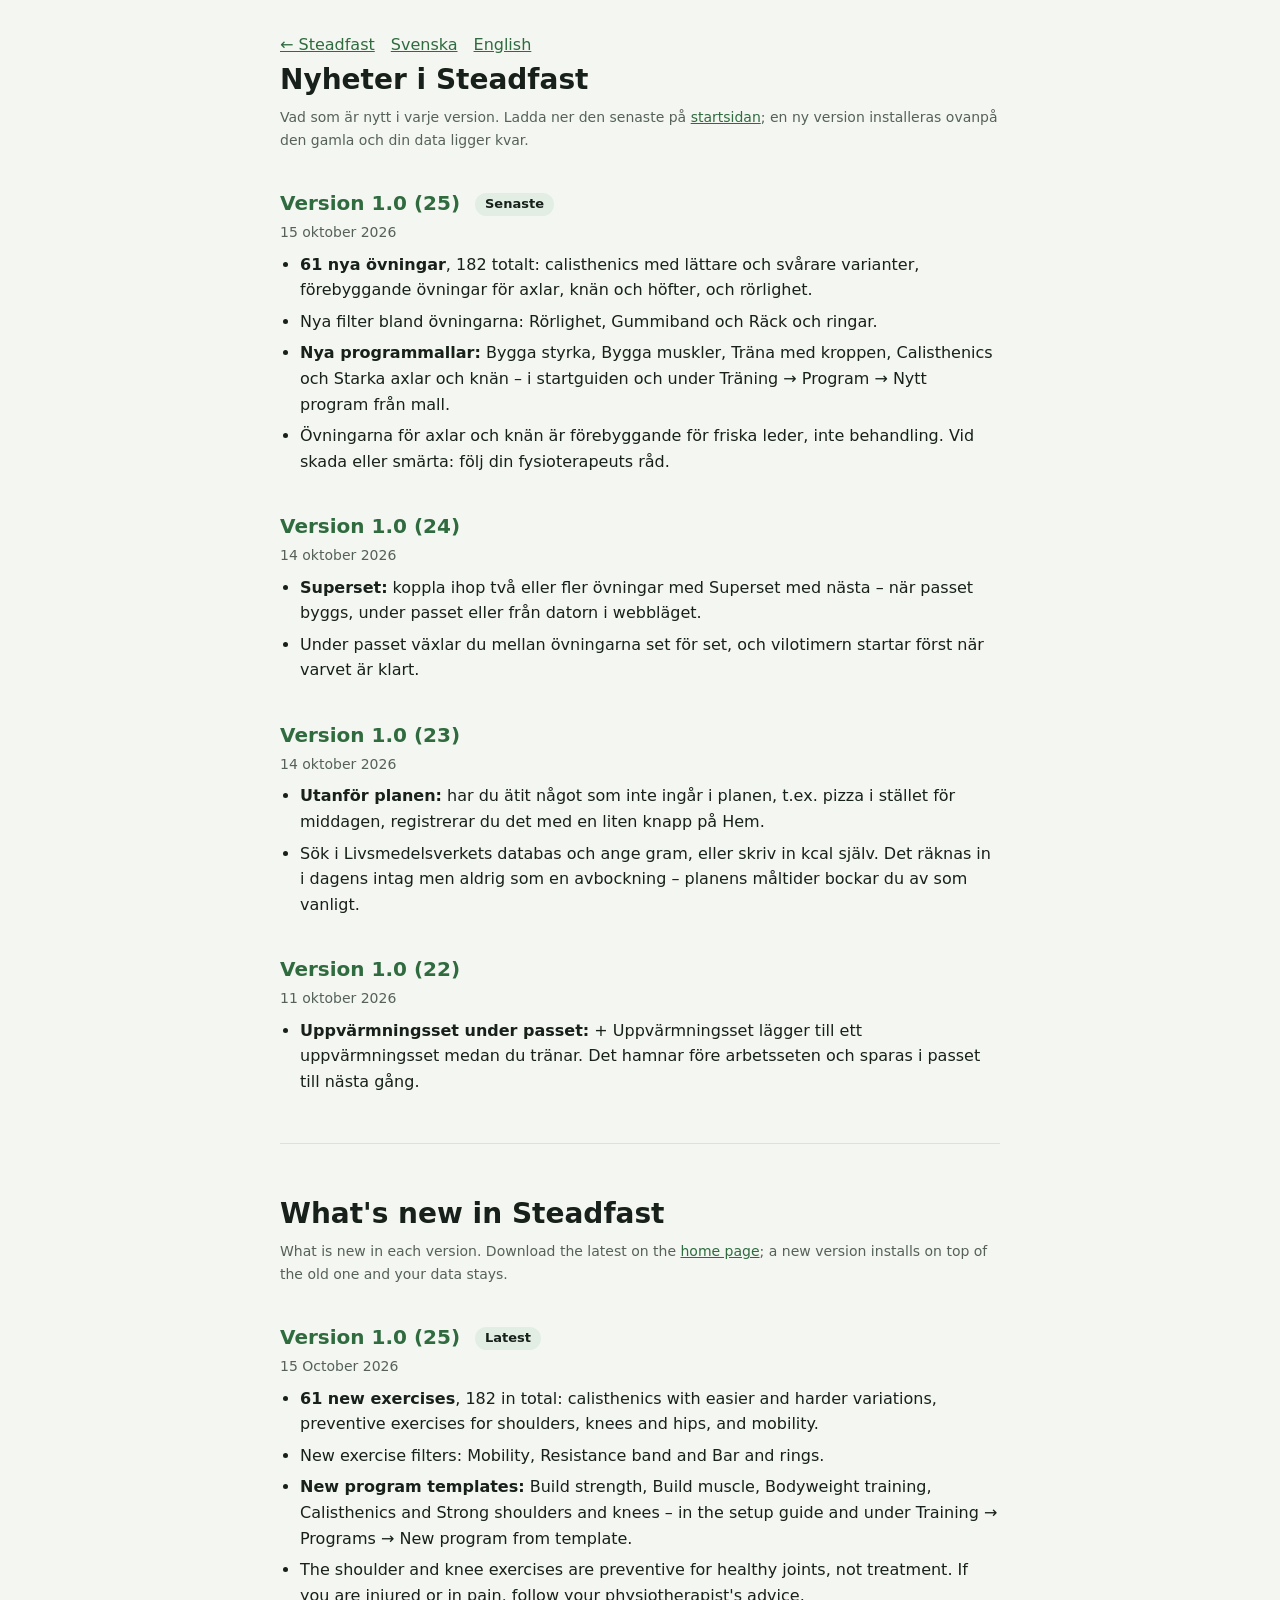
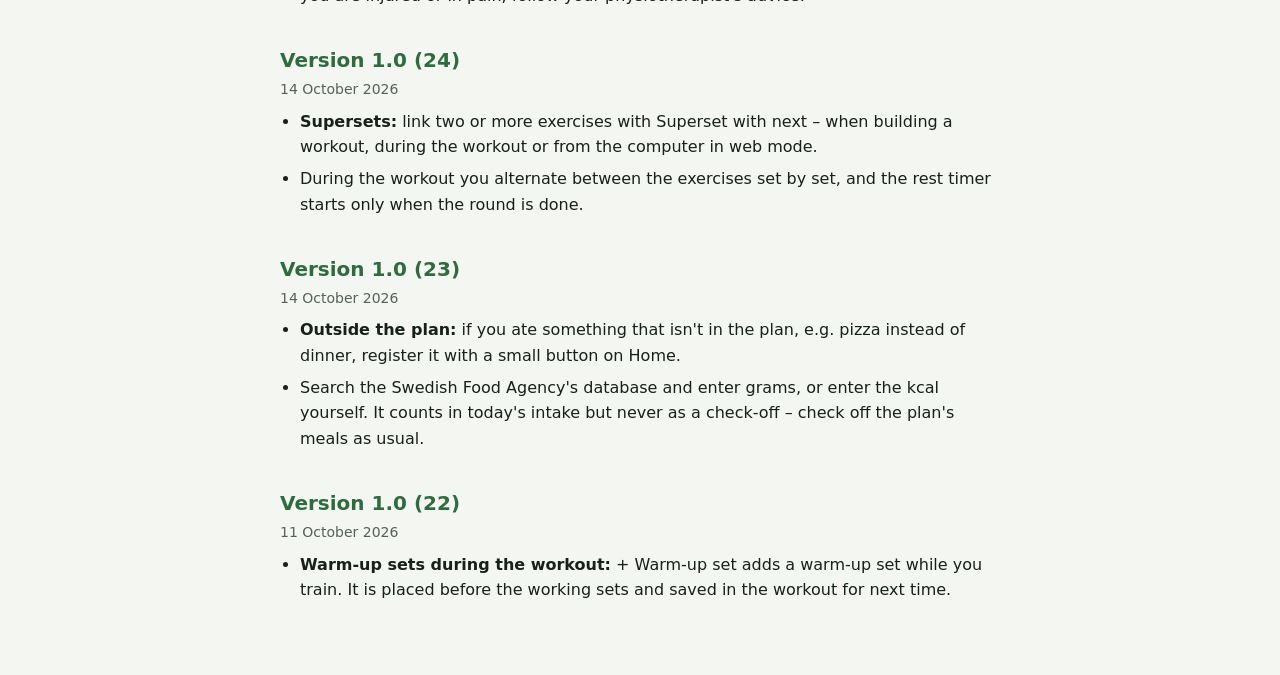
==== changelog/index.html @ 9e7264a0 "Versionshistorik (changelog) med version 22–25, länkad från startsidan" ====
<!doctype html>
<html lang="sv">
<head>
<meta charset="utf-8">
<meta name="viewport" content="width=device-width, initial-scale=1">
<title>Steadfast – nyheter / changelog</title>
<meta name="description" content="Vad som är nytt i varje version av Steadfast. / What is new in each version of Steadfast.">
<link rel="canonical" href="https://kakelakel.github.io/steadfast-app/changelog/">
<link rel="icon" href="../bilder/ikon.png">
<style>
  :root { --bg:#F4F6F1; --fg:#17201A; --muted:#55615A; --accent:#2F6B3F; --line:#DCE2D9; --soft:#E2EEE3; }
  @media (prefers-color-scheme: dark) { :root { --bg:#0F1411; --fg:#E4EAE3; --muted:#9DAAA1; --accent:#9CD5A4; --line:#2A352E; --soft:#1E3324; } }
  body { background:var(--bg); color:var(--fg); font:16px/1.6 system-ui, "Segoe UI", sans-serif; margin:0; padding:32px 16px 64px; }
  main { max-width:720px; margin:0 auto; }
  h1 { font-size:28px; margin:0 0 4px; }
  h2 { font-size:20px; margin:36px 0 2px; color:var(--accent); }
  .meta { color:var(--muted); font-size:14px; margin:0 0 8px; }
  nav a { color:var(--accent); margin-right:16px; }
  a { color:var(--accent); }
  hr { border:0; border-top:1px solid var(--line); margin:48px 0; }
  ul { padding-left:20px; margin:8px 0; } li { margin-bottom:6px; }
  .tag { display:inline-block; background:var(--soft); border-radius:999px; padding:1px 10px; font-size:13px; font-weight:600; margin-left:8px; vertical-align:2px; color:var(--fg); }
</style>
</head>
<body>
<main>
<nav><a href="../">← Steadfast</a><a href="#sv">Svenska</a><a href="#en">English</a></nav>

<!-- Ny version: lägg den överst i båda språken, med datum och vad som är nytt (B250). -->
<section id="sv" lang="sv">
<h1>Nyheter i Steadfast</h1>
<p class="meta">Vad som är nytt i varje version. Ladda ner den senaste på <a href="../">startsidan</a>; en ny version installeras ovanpå den gamla och din data ligger kvar.</p>

<h2>Version 1.0 (25) <span class="tag">Senaste</span></h2>
<p class="meta">15 oktober 2026</p>
<ul>
<li><strong>61 nya övningar</strong>, 182 totalt: calisthenics med lättare och svårare varianter, förebyggande övningar för axlar, knän och höfter, och rörlighet.</li>
<li>Nya filter bland övningarna: Rörlighet, Gummiband och Räck och ringar.</li>
<li><strong>Nya programmallar:</strong> Bygga styrka, Bygga muskler, Träna med kroppen, Calisthenics och Starka axlar och knän – i startguiden och under Träning → Program → Nytt program från mall.</li>
<li>Övningarna för axlar och knän är förebyggande för friska leder, inte behandling. Vid skada eller smärta: följ din fysioterapeuts råd.</li>
</ul>

<h2>Version 1.0 (24)</h2>
<p class="meta">14 oktober 2026</p>
<ul>
<li><strong>Superset:</strong> koppla ihop två eller fler övningar med Superset med nästa – när passet byggs, under passet eller från datorn i webbläget.</li>
<li>Under passet växlar du mellan övningarna set för set, och vilotimern startar först när varvet är klart.</li>
</ul>

<h2>Version 1.0 (23)</h2>
<p class="meta">14 oktober 2026</p>
<ul>
<li><strong>Utanför planen:</strong> har du ätit något som inte ingår i planen, t.ex. pizza i stället för middagen, registrerar du det med en liten knapp på Hem.</li>
<li>Sök i Livsmedelsverkets databas och ange gram, eller skriv in kcal själv. Det räknas in i dagens intag men aldrig som en avbockning – planens måltider bockar du av som vanligt.</li>
</ul>

<h2>Version 1.0 (22)</h2>
<p class="meta">11 oktober 2026</p>
<ul>
<li><strong>Uppvärmningsset under passet:</strong> + Uppvärmningsset lägger till ett uppvärmningsset medan du tränar. Det hamnar före arbetsseten och sparas i passet till nästa gång.</li>
</ul>
</section>

<hr>

<section id="en" lang="en">
<h1>What's new in Steadfast</h1>
<p class="meta">What is new in each version. Download the latest on the <a href="../#en">home page</a>; a new version installs on top of the old one and your data stays.</p>

<h2>Version 1.0 (25) <span class="tag">Latest</span></h2>
<p class="meta">15 October 2026</p>
<ul>
<li><strong>61 new exercises</strong>, 182 in total: calisthenics with easier and harder variations, preventive exercises for shoulders, knees and hips, and mobility.</li>
<li>New exercise filters: Mobility, Resistance band and Bar and rings.</li>
<li><strong>New program templates:</strong> Build strength, Build muscle, Bodyweight training, Calisthenics and Strong shoulders and knees – in the setup guide and under Training → Programs → New program from template.</li>
<li>The shoulder and knee exercises are preventive for healthy joints, not treatment. If you are injured or in pain, follow your physiotherapist's advice.</li>
</ul>

<h2>Version 1.0 (24)</h2>
<p class="meta">14 October 2026</p>
<ul>
<li><strong>Supersets:</strong> link two or more exercises with Superset with next – when building a workout, during the workout or from the computer in web mode.</li>
<li>During the workout you alternate between the exercises set by set, and the rest timer starts only when the round is done.</li>
</ul>

<h2>Version 1.0 (23)</h2>
<p class="meta">14 October 2026</p>
<ul>
<li><strong>Outside the plan:</strong> if you ate something that isn't in the plan, e.g. pizza instead of dinner, register it with a small button on Home.</li>
<li>Search the Swedish Food Agency's database and enter grams, or enter the kcal yourself. It counts in today's intake but never as a check-off – check off the plan's meals as usual.</li>
</ul>

<h2>Version 1.0 (22)</h2>
<p class="meta">11 October 2026</p>
<ul>
<li><strong>Warm-up sets during the workout:</strong> + Warm-up set adds a warm-up set while you train. It is placed before the working sets and saved in the workout for next time.</li>
</ul>
</section>
</main>
</body>
</html>
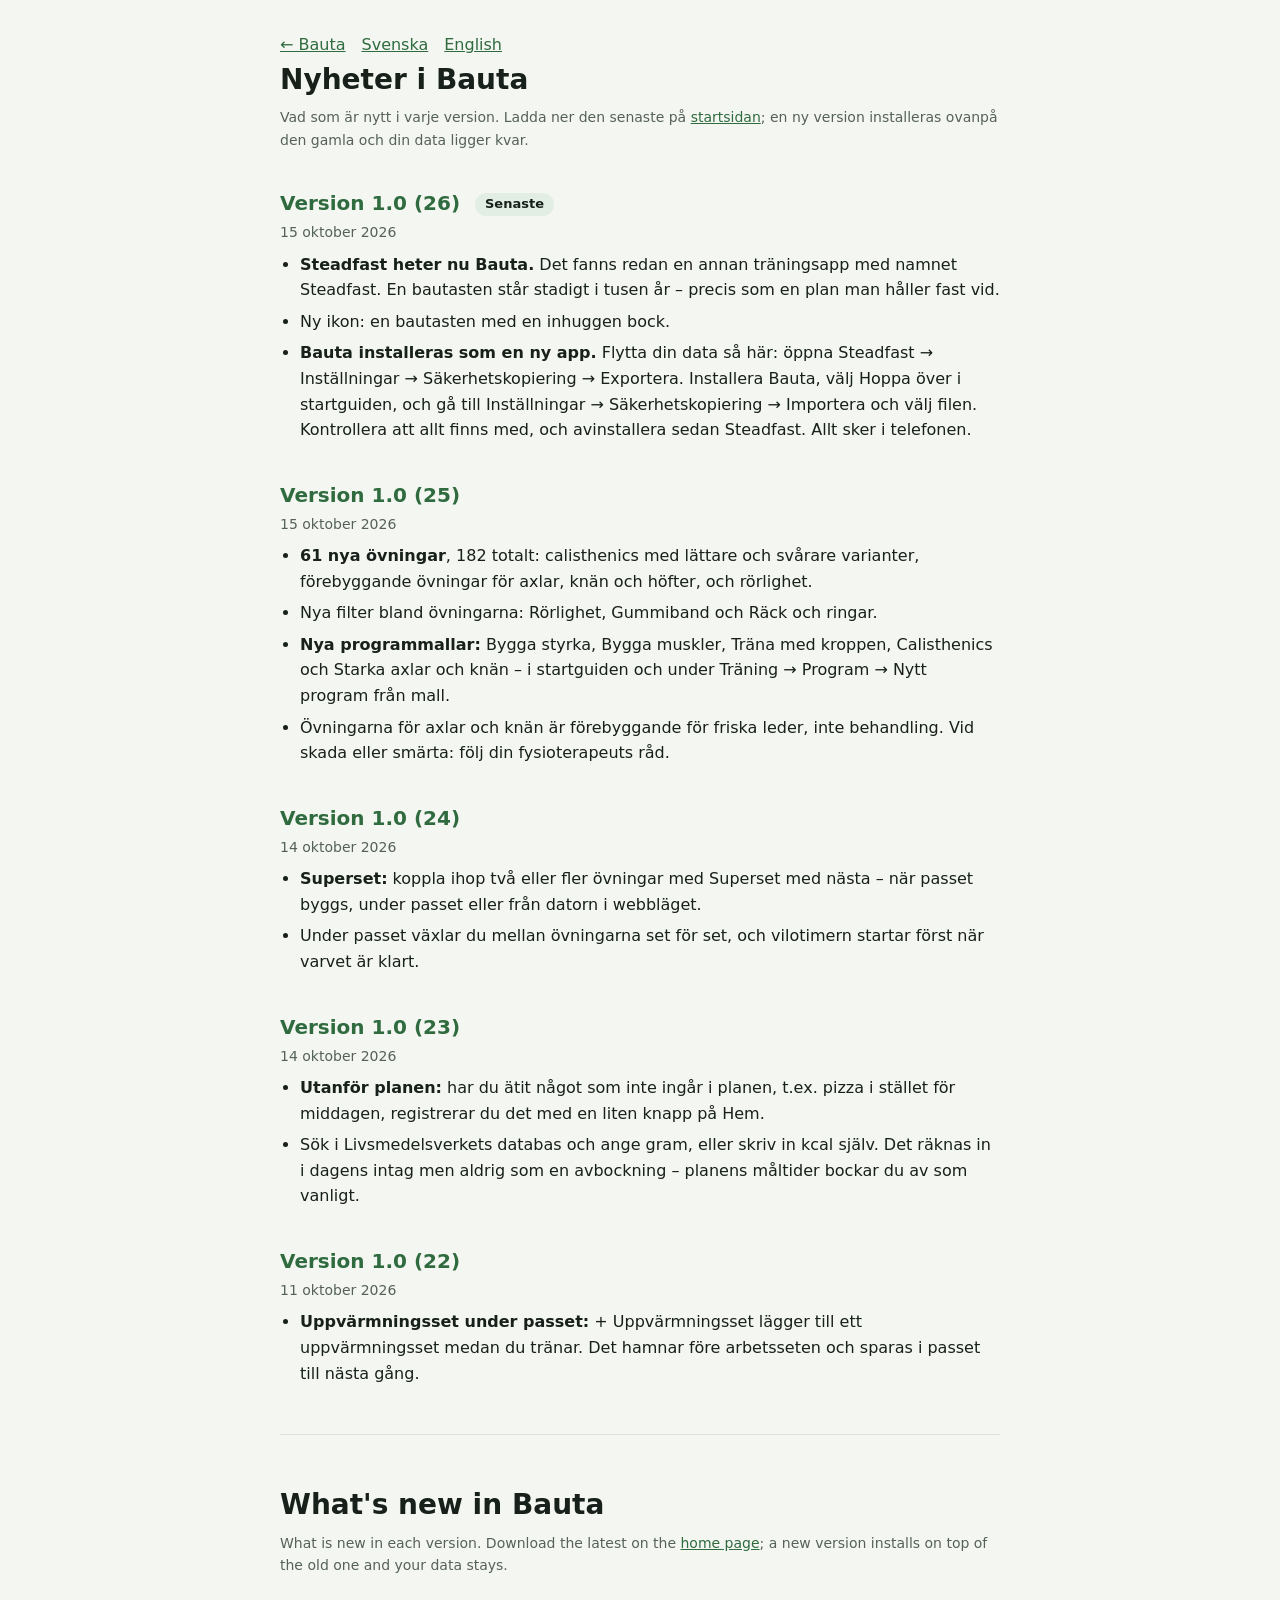
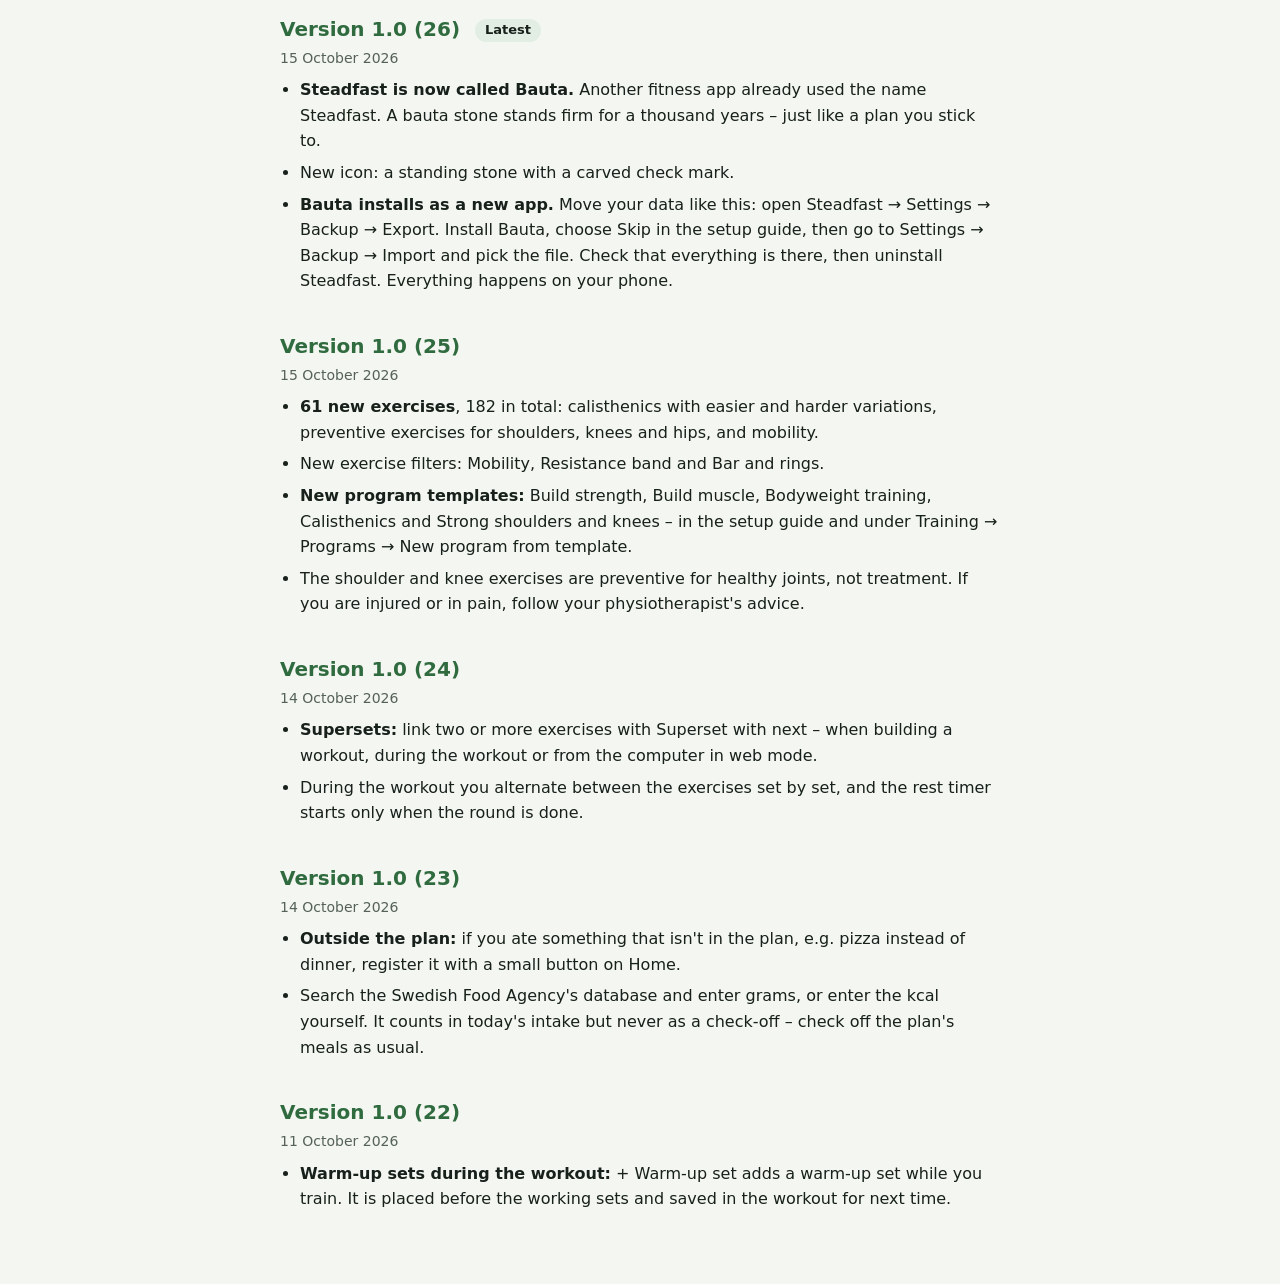
==== commit 1f560522: "Bauta 1.0 (26): Steadfast heter nu Bauta – ny ikon, nya texter och hur man flyttar sin data" ====
--- a/changelog/index.html
+++ b/changelog/index.html
@@ -3,9 +3,9 @@
 <head>
 <meta charset="utf-8">
 <meta name="viewport" content="width=device-width, initial-scale=1">
-<title>Steadfast – nyheter / changelog</title>
-<meta name="description" content="Vad som är nytt i varje version av Steadfast. / What is new in each version of Steadfast.">
-<link rel="canonical" href="https://kakelakel.github.io/steadfast-app/changelog/">
+<title>Bauta – nyheter / changelog</title>
+<meta name="description" content="Vad som är nytt i varje version av Bauta. / What is new in each version of Bauta.">
+<link rel="canonical" href="https://kakelakel.github.io/bauta-app/changelog/">
 <link rel="icon" href="../bilder/ikon.png">
 <style>
   :root { --bg:#F4F6F1; --fg:#17201A; --muted:#55615A; --accent:#2F6B3F; --line:#DCE2D9; --soft:#E2EEE3; }
@@ -24,14 +24,22 @@
 </head>
 <body>
 <main>
-<nav><a href="../">← Steadfast</a><a href="#sv">Svenska</a><a href="#en">English</a></nav>
+<nav><a href="../">← Bauta</a><a href="#sv">Svenska</a><a href="#en">English</a></nav>
 
 <!-- Ny version: lägg den överst i båda språken, med datum och vad som är nytt (B250). -->
 <section id="sv" lang="sv">
-<h1>Nyheter i Steadfast</h1>
+<h1>Nyheter i Bauta</h1>
 <p class="meta">Vad som är nytt i varje version. Ladda ner den senaste på <a href="../">startsidan</a>; en ny version installeras ovanpå den gamla och din data ligger kvar.</p>
 
-<h2>Version 1.0 (25) <span class="tag">Senaste</span></h2>
+<h2>Version 1.0 (26) <span class="tag">Senaste</span></h2>
+<p class="meta">15 oktober 2026</p>
+<ul>
+<li><strong>Steadfast heter nu Bauta.</strong> Det fanns redan en annan träningsapp med namnet Steadfast. En bautasten står stadigt i tusen år – precis som en plan man håller fast vid.</li>
+<li>Ny ikon: en bautasten med en inhuggen bock.</li>
+<li><strong>Bauta installeras som en ny app.</strong> Flytta din data så här: öppna Steadfast → Inställningar → Säkerhetskopiering → Exportera. Installera Bauta, välj Hoppa över i startguiden, och gå till Inställningar → Säkerhetskopiering → Importera och välj filen. Kontrollera att allt finns med, och avinstallera sedan Steadfast. Allt sker i telefonen.</li>
+</ul>
+
+<h2>Version 1.0 (25) </h2>
 <p class="meta">15 oktober 2026</p>
 <ul>
 <li><strong>61 nya övningar</strong>, 182 totalt: calisthenics med lättare och svårare varianter, förebyggande övningar för axlar, knän och höfter, och rörlighet.</li>
@@ -64,10 +72,18 @@
 <hr>
 
 <section id="en" lang="en">
-<h1>What's new in Steadfast</h1>
+<h1>What's new in Bauta</h1>
 <p class="meta">What is new in each version. Download the latest on the <a href="../#en">home page</a>; a new version installs on top of the old one and your data stays.</p>
 
-<h2>Version 1.0 (25) <span class="tag">Latest</span></h2>
+<h2>Version 1.0 (26) <span class="tag">Latest</span></h2>
+<p class="meta">15 October 2026</p>
+<ul>
+<li><strong>Steadfast is now called Bauta.</strong> Another fitness app already used the name Steadfast. A bauta stone stands firm for a thousand years – just like a plan you stick to.</li>
+<li>New icon: a standing stone with a carved check mark.</li>
+<li><strong>Bauta installs as a new app.</strong> Move your data like this: open Steadfast → Settings → Backup → Export. Install Bauta, choose Skip in the setup guide, then go to Settings → Backup → Import and pick the file. Check that everything is there, then uninstall Steadfast. Everything happens on your phone.</li>
+</ul>
+
+<h2>Version 1.0 (25) </h2>
 <p class="meta">15 October 2026</p>
 <ul>
 <li><strong>61 new exercises</strong>, 182 in total: calisthenics with easier and harder variations, preventive exercises for shoulders, knees and hips, and mobility.</li>
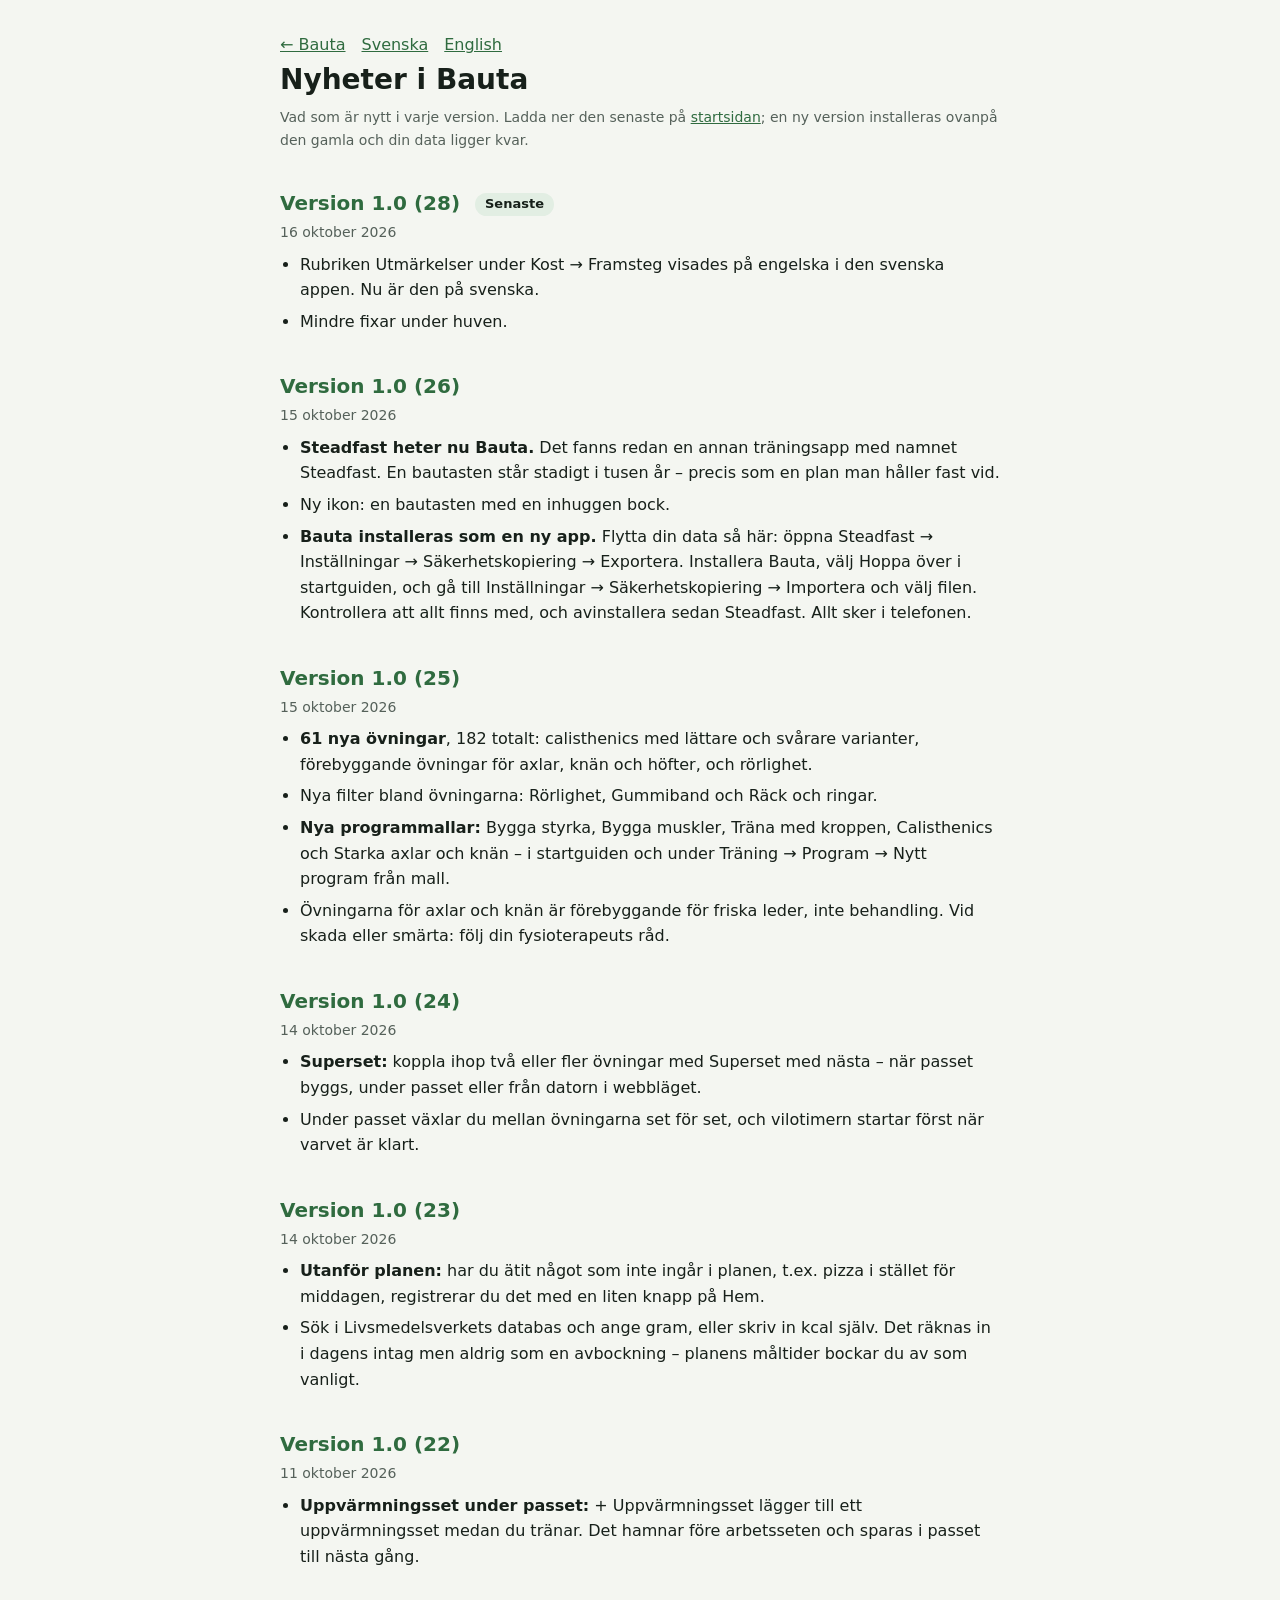
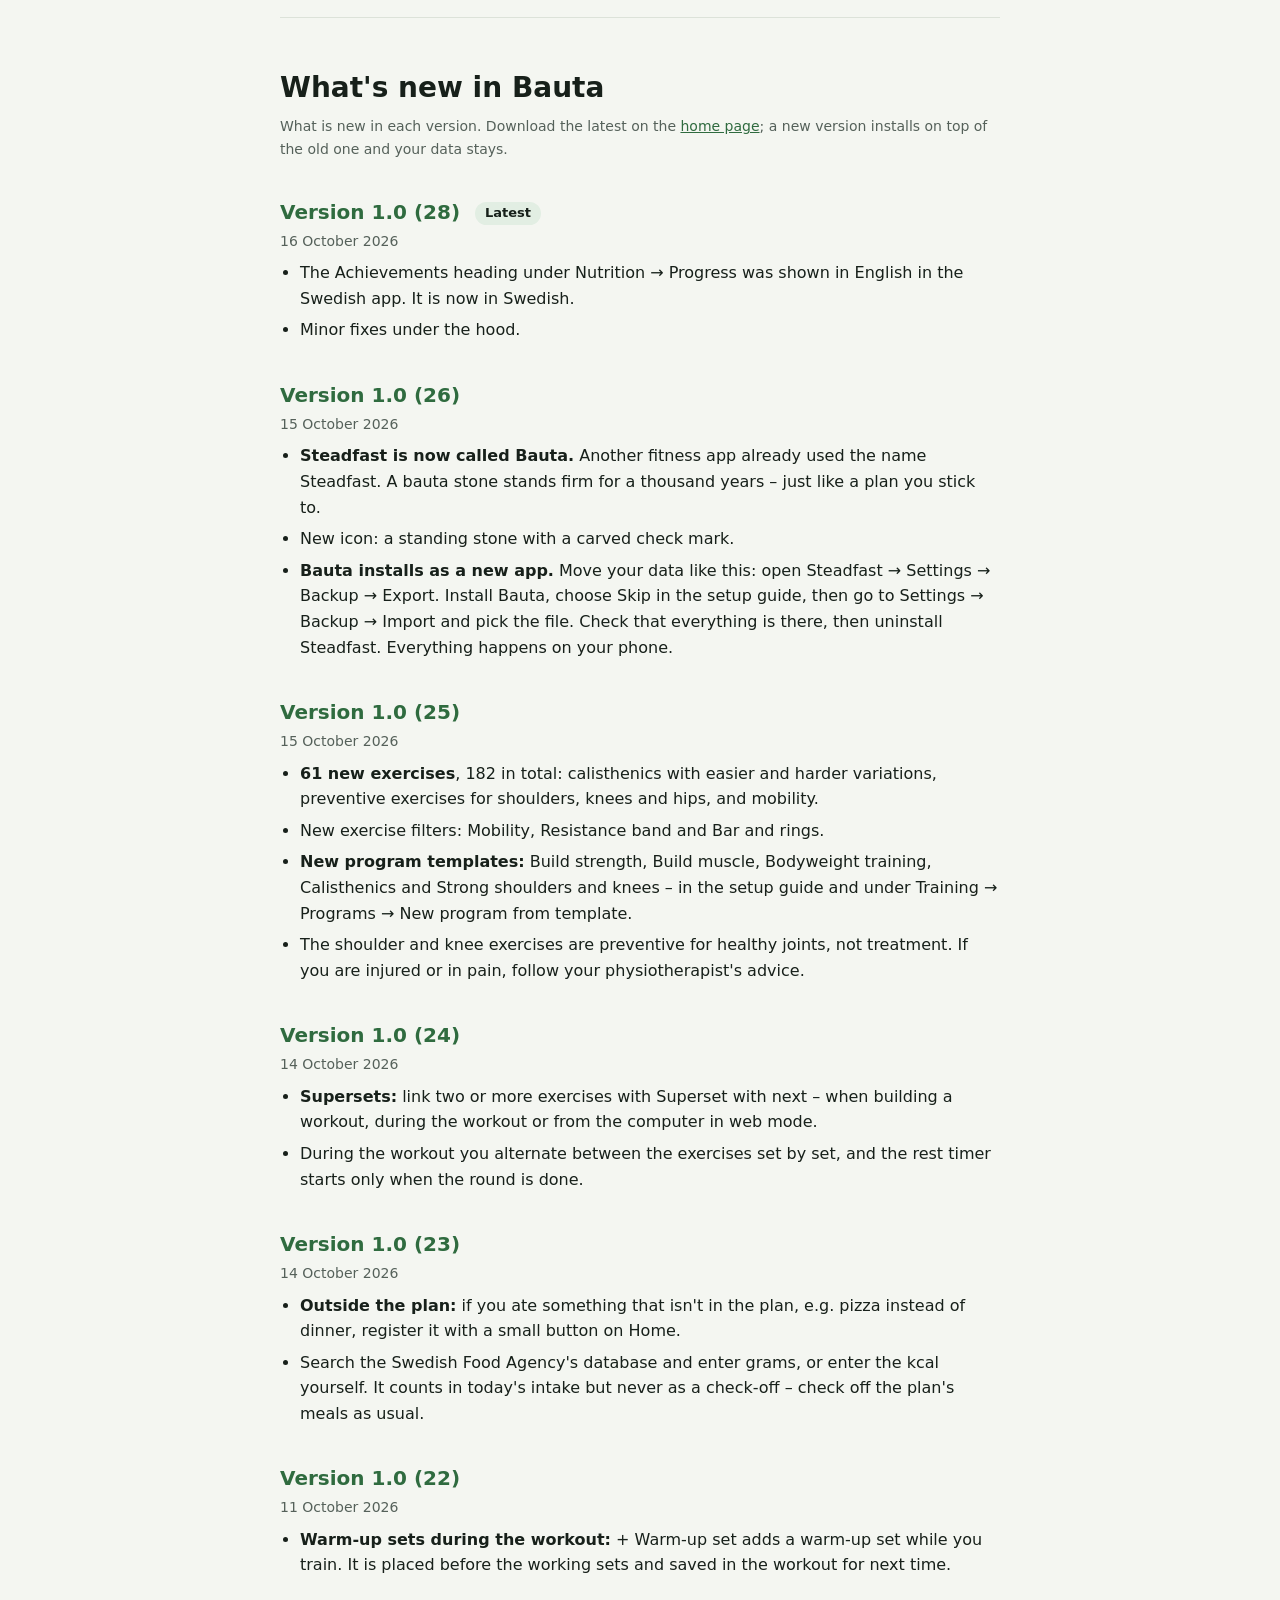
==== commit 3aab3c45: "Bauta 1.0 (28): svensk rubrik Utmärkelser och mindre fixar" ====
--- a/changelog/index.html
+++ b/changelog/index.html
@@ -31,7 +31,14 @@
 <h1>Nyheter i Bauta</h1>
 <p class="meta">Vad som är nytt i varje version. Ladda ner den senaste på <a href="../">startsidan</a>; en ny version installeras ovanpå den gamla och din data ligger kvar.</p>
 
-<h2>Version 1.0 (26) <span class="tag">Senaste</span></h2>
+<h2>Version 1.0 (28) <span class="tag">Senaste</span></h2>
+<p class="meta">16 oktober 2026</p>
+<ul>
+<li>Rubriken Utmärkelser under Kost → Framsteg visades på engelska i den svenska appen. Nu är den på svenska.</li>
+<li>Mindre fixar under huven.</li>
+</ul>
+
+<h2>Version 1.0 (26)</h2>
 <p class="meta">15 oktober 2026</p>
 <ul>
 <li><strong>Steadfast heter nu Bauta.</strong> Det fanns redan en annan träningsapp med namnet Steadfast. En bautasten står stadigt i tusen år – precis som en plan man håller fast vid.</li>
@@ -75,7 +82,14 @@
 <h1>What's new in Bauta</h1>
 <p class="meta">What is new in each version. Download the latest on the <a href="../#en">home page</a>; a new version installs on top of the old one and your data stays.</p>
 
-<h2>Version 1.0 (26) <span class="tag">Latest</span></h2>
+<h2>Version 1.0 (28) <span class="tag">Latest</span></h2>
+<p class="meta">16 October 2026</p>
+<ul>
+<li>The Achievements heading under Nutrition → Progress was shown in English in the Swedish app. It is now in Swedish.</li>
+<li>Minor fixes under the hood.</li>
+</ul>
+
+<h2>Version 1.0 (26)</h2>
 <p class="meta">15 October 2026</p>
 <ul>
 <li><strong>Steadfast is now called Bauta.</strong> Another fitness app already used the name Steadfast. A bauta stone stands firm for a thousand years – just like a plan you stick to.</li>
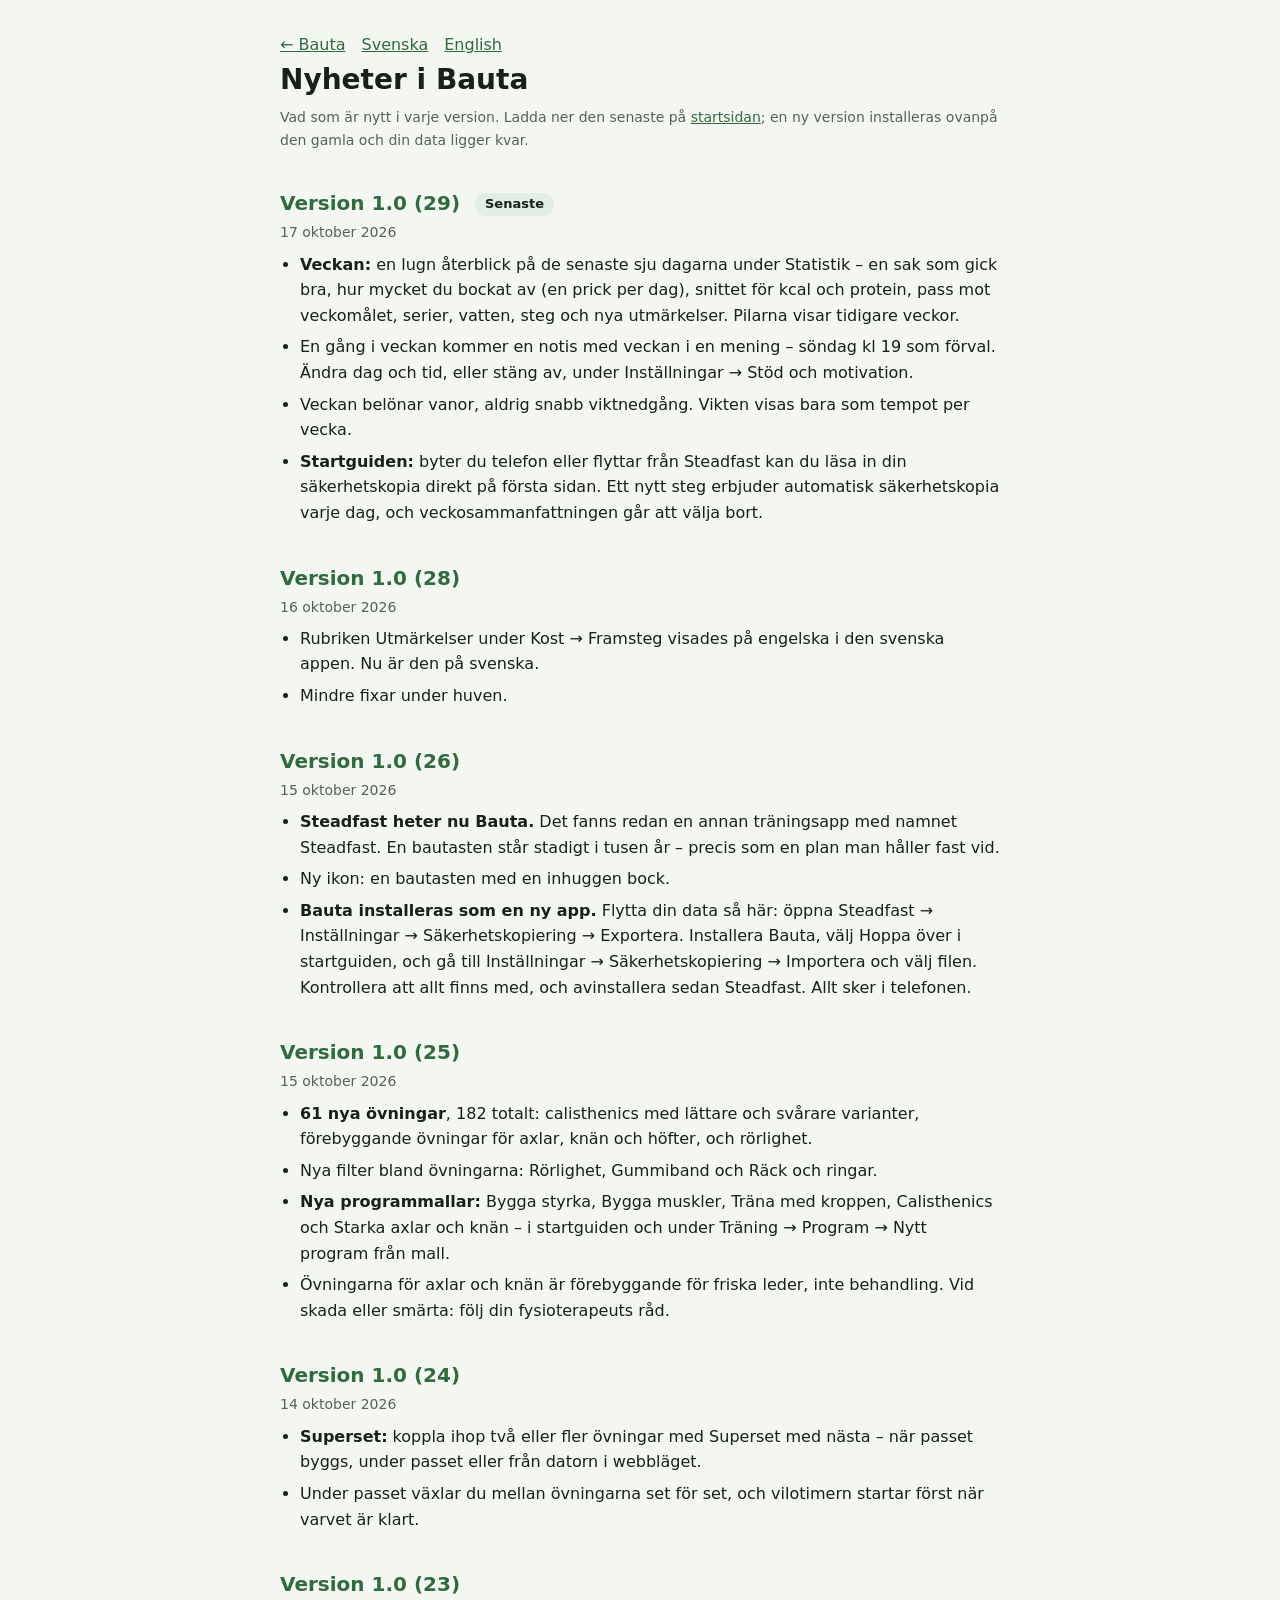
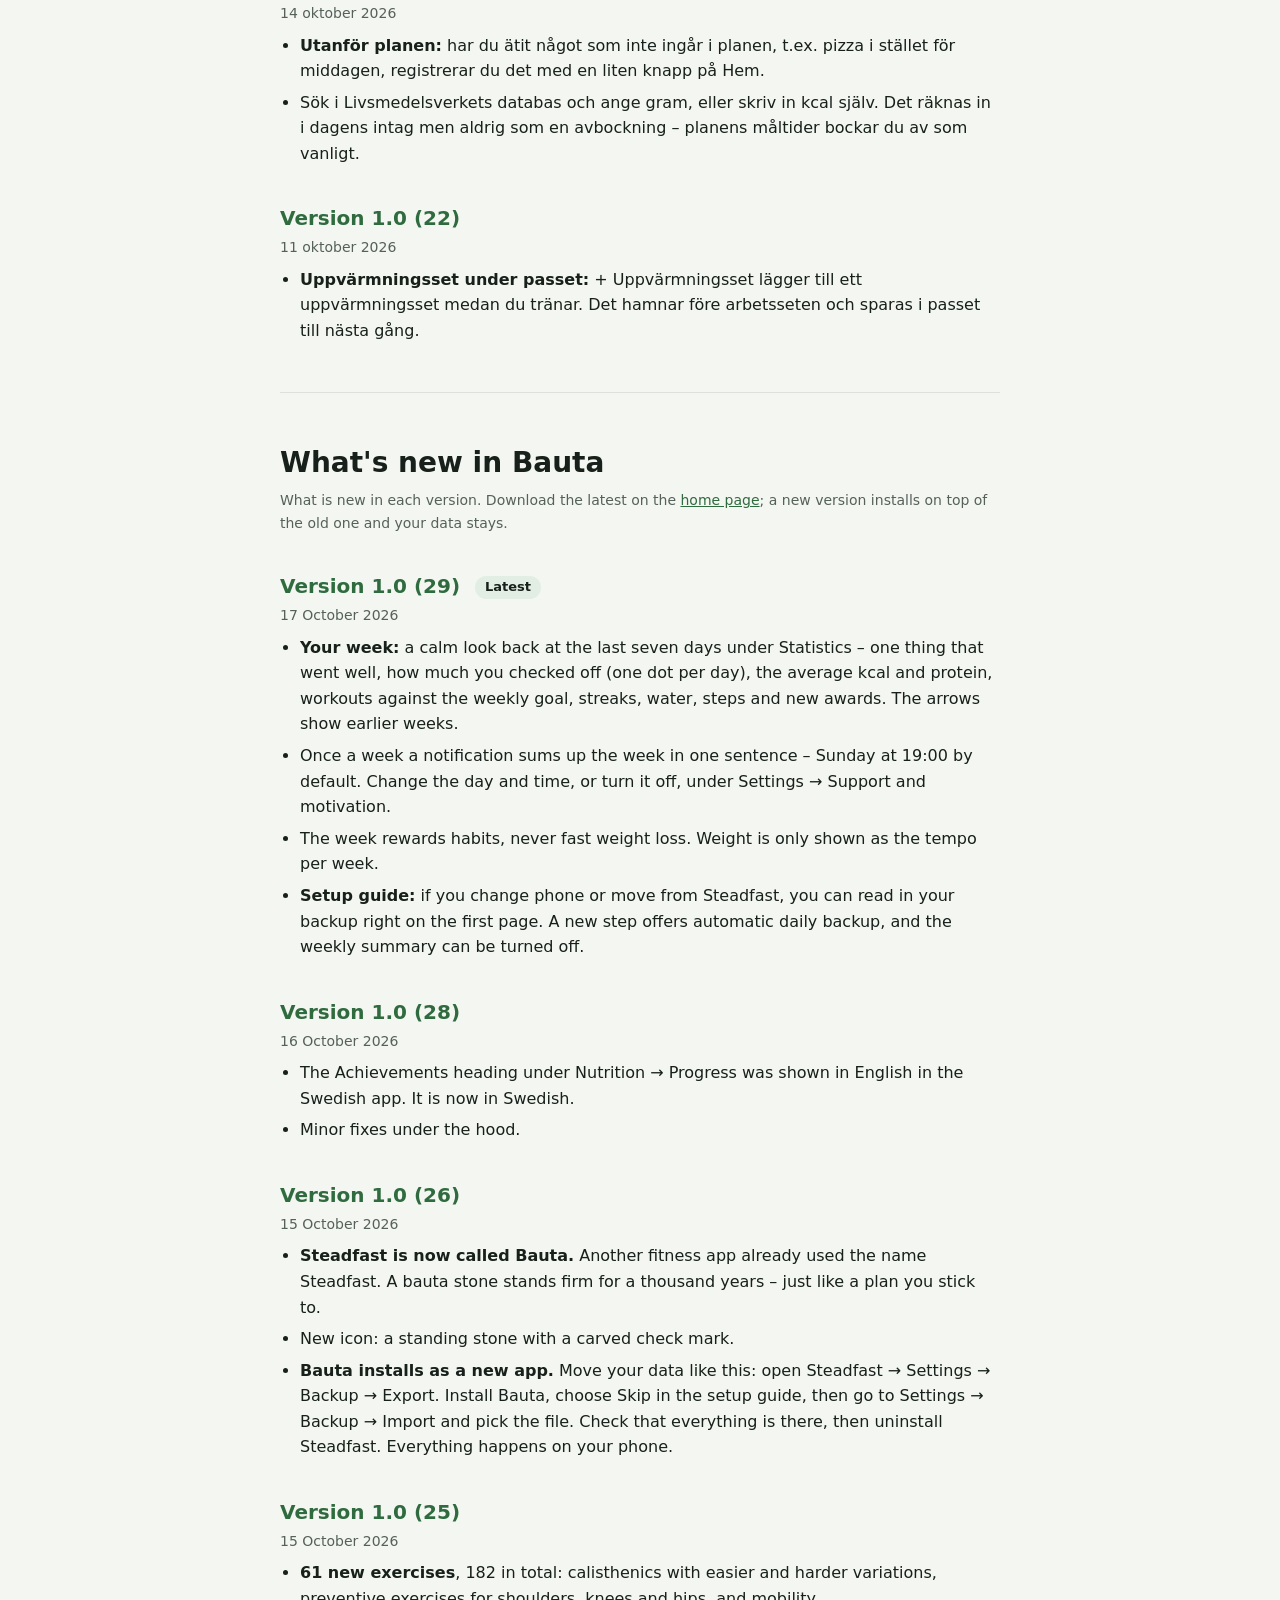
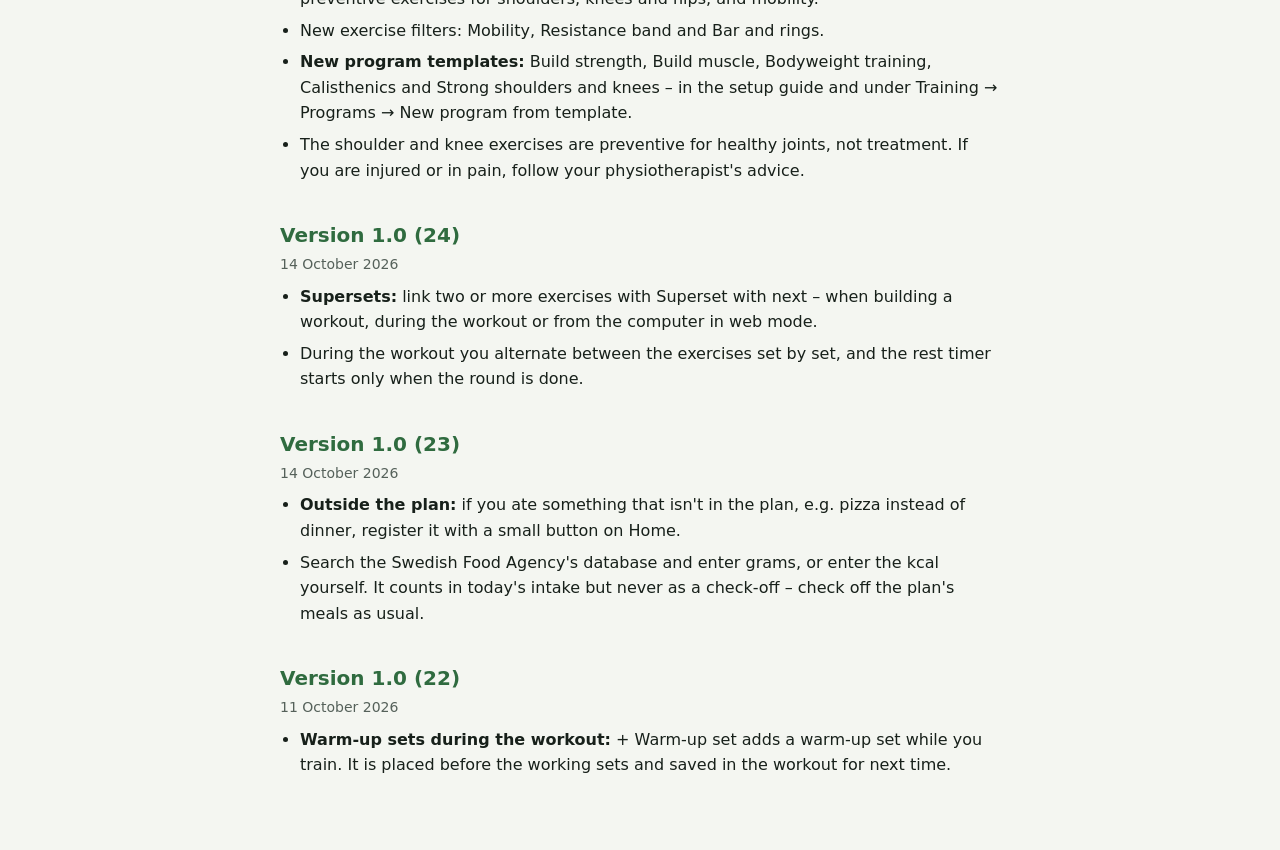
==== commit 47800469: "Bauta 1.0 (29): Veckan, ny startguide, vanliga frågor och nya skärmbilder" ====
--- a/changelog/index.html
+++ b/changelog/index.html
@@ -31,7 +31,16 @@
 <h1>Nyheter i Bauta</h1>
 <p class="meta">Vad som är nytt i varje version. Ladda ner den senaste på <a href="../">startsidan</a>; en ny version installeras ovanpå den gamla och din data ligger kvar.</p>
 
-<h2>Version 1.0 (28) <span class="tag">Senaste</span></h2>
+<h2>Version 1.0 (29) <span class="tag">Senaste</span></h2>
+<p class="meta">17 oktober 2026</p>
+<ul>
+<li><strong>Veckan:</strong> en lugn återblick på de senaste sju dagarna under Statistik – en sak som gick bra, hur mycket du bockat av (en prick per dag), snittet för kcal och protein, pass mot veckomålet, serier, vatten, steg och nya utmärkelser. Pilarna visar tidigare veckor.</li>
+<li>En gång i veckan kommer en notis med veckan i en mening – söndag kl 19 som förval. Ändra dag och tid, eller stäng av, under Inställningar → Stöd och motivation.</li>
+<li>Veckan belönar vanor, aldrig snabb viktnedgång. Vikten visas bara som tempot per vecka.</li>
+<li><strong>Startguiden:</strong> byter du telefon eller flyttar från Steadfast kan du läsa in din säkerhetskopia direkt på första sidan. Ett nytt steg erbjuder automatisk säkerhetskopia varje dag, och veckosammanfattningen går att välja bort.</li>
+</ul>
+
+<h2>Version 1.0 (28)</h2>
 <p class="meta">16 oktober 2026</p>
 <ul>
 <li>Rubriken Utmärkelser under Kost → Framsteg visades på engelska i den svenska appen. Nu är den på svenska.</li>
@@ -82,7 +91,16 @@
 <h1>What's new in Bauta</h1>
 <p class="meta">What is new in each version. Download the latest on the <a href="../#en">home page</a>; a new version installs on top of the old one and your data stays.</p>
 
-<h2>Version 1.0 (28) <span class="tag">Latest</span></h2>
+<h2>Version 1.0 (29) <span class="tag">Latest</span></h2>
+<p class="meta">17 October 2026</p>
+<ul>
+<li><strong>Your week:</strong> a calm look back at the last seven days under Statistics – one thing that went well, how much you checked off (one dot per day), the average kcal and protein, workouts against the weekly goal, streaks, water, steps and new awards. The arrows show earlier weeks.</li>
+<li>Once a week a notification sums up the week in one sentence – Sunday at 19:00 by default. Change the day and time, or turn it off, under Settings → Support and motivation.</li>
+<li>The week rewards habits, never fast weight loss. Weight is only shown as the tempo per week.</li>
+<li><strong>Setup guide:</strong> if you change phone or move from Steadfast, you can read in your backup right on the first page. A new step offers automatic daily backup, and the weekly summary can be turned off.</li>
+</ul>
+
+<h2>Version 1.0 (28)</h2>
 <p class="meta">16 October 2026</p>
 <ul>
 <li>The Achievements heading under Nutrition → Progress was shown in English in the Swedish app. It is now in Swedish.</li>
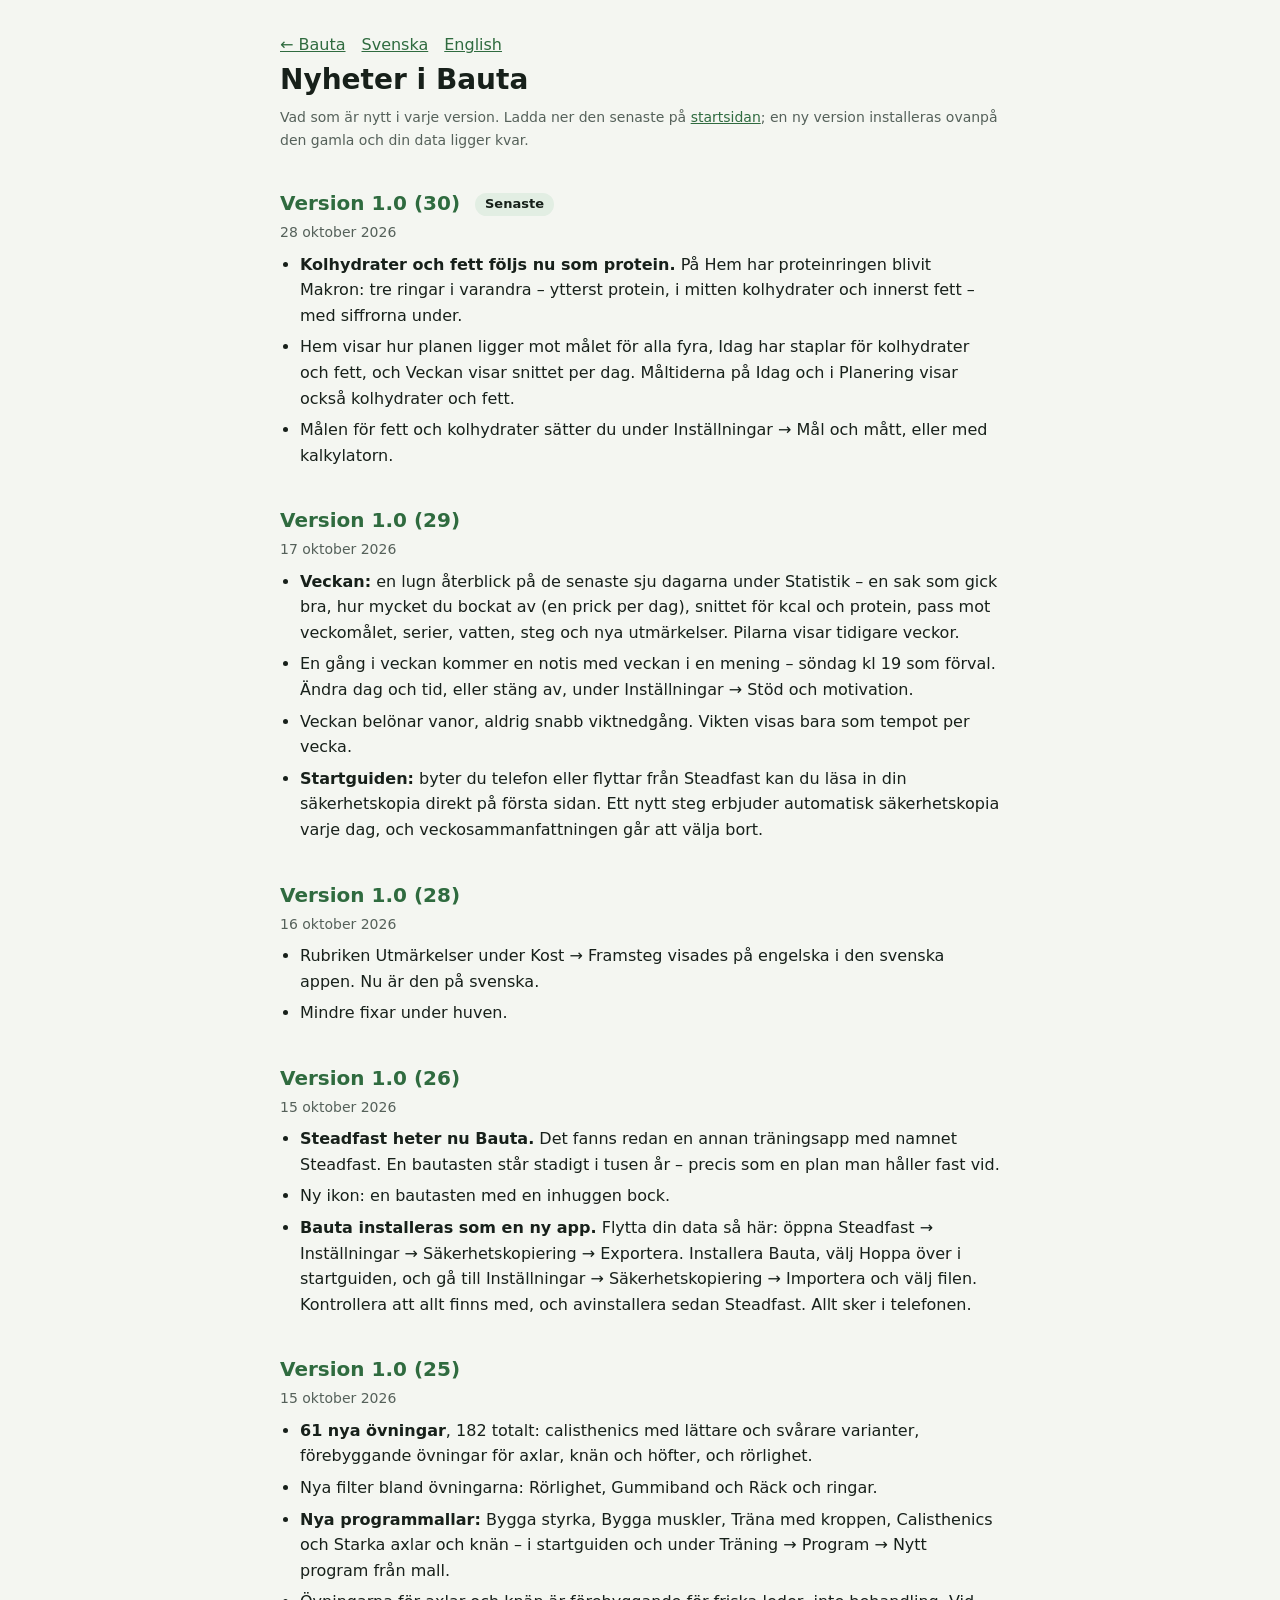
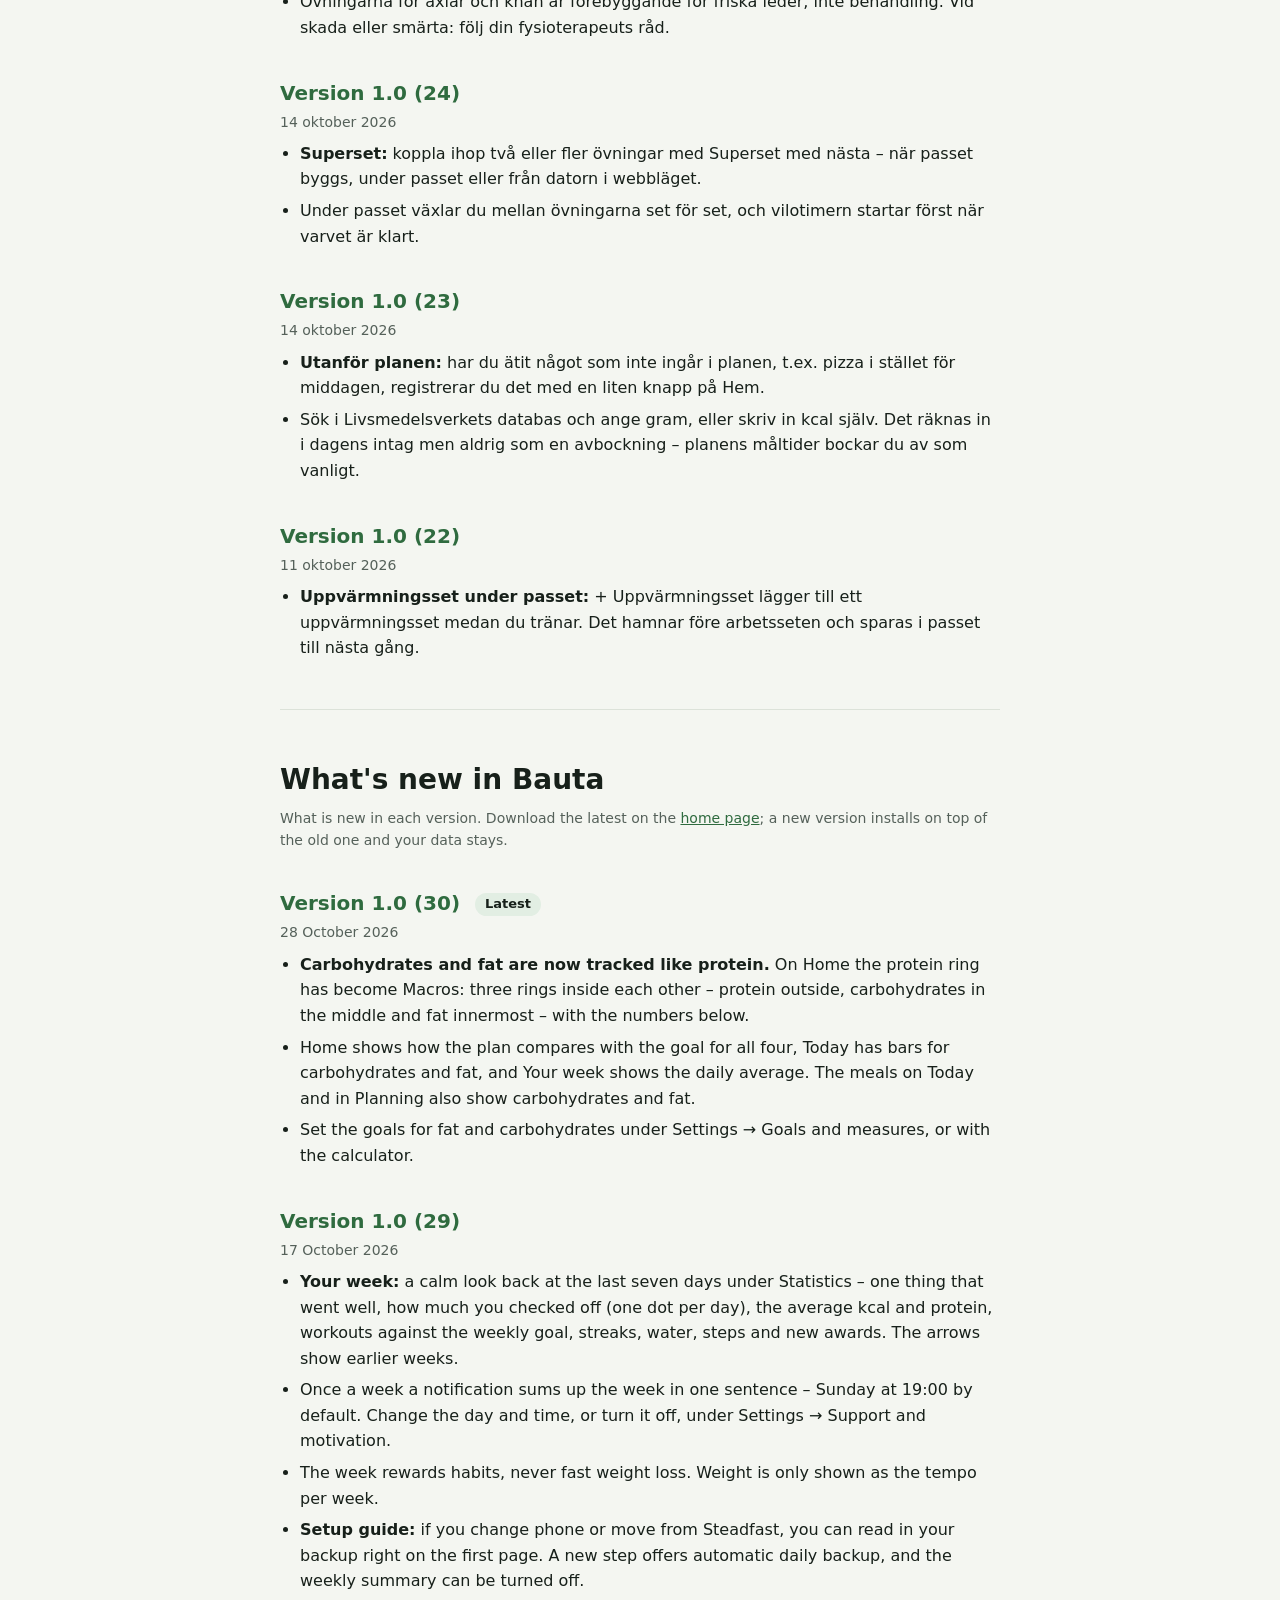
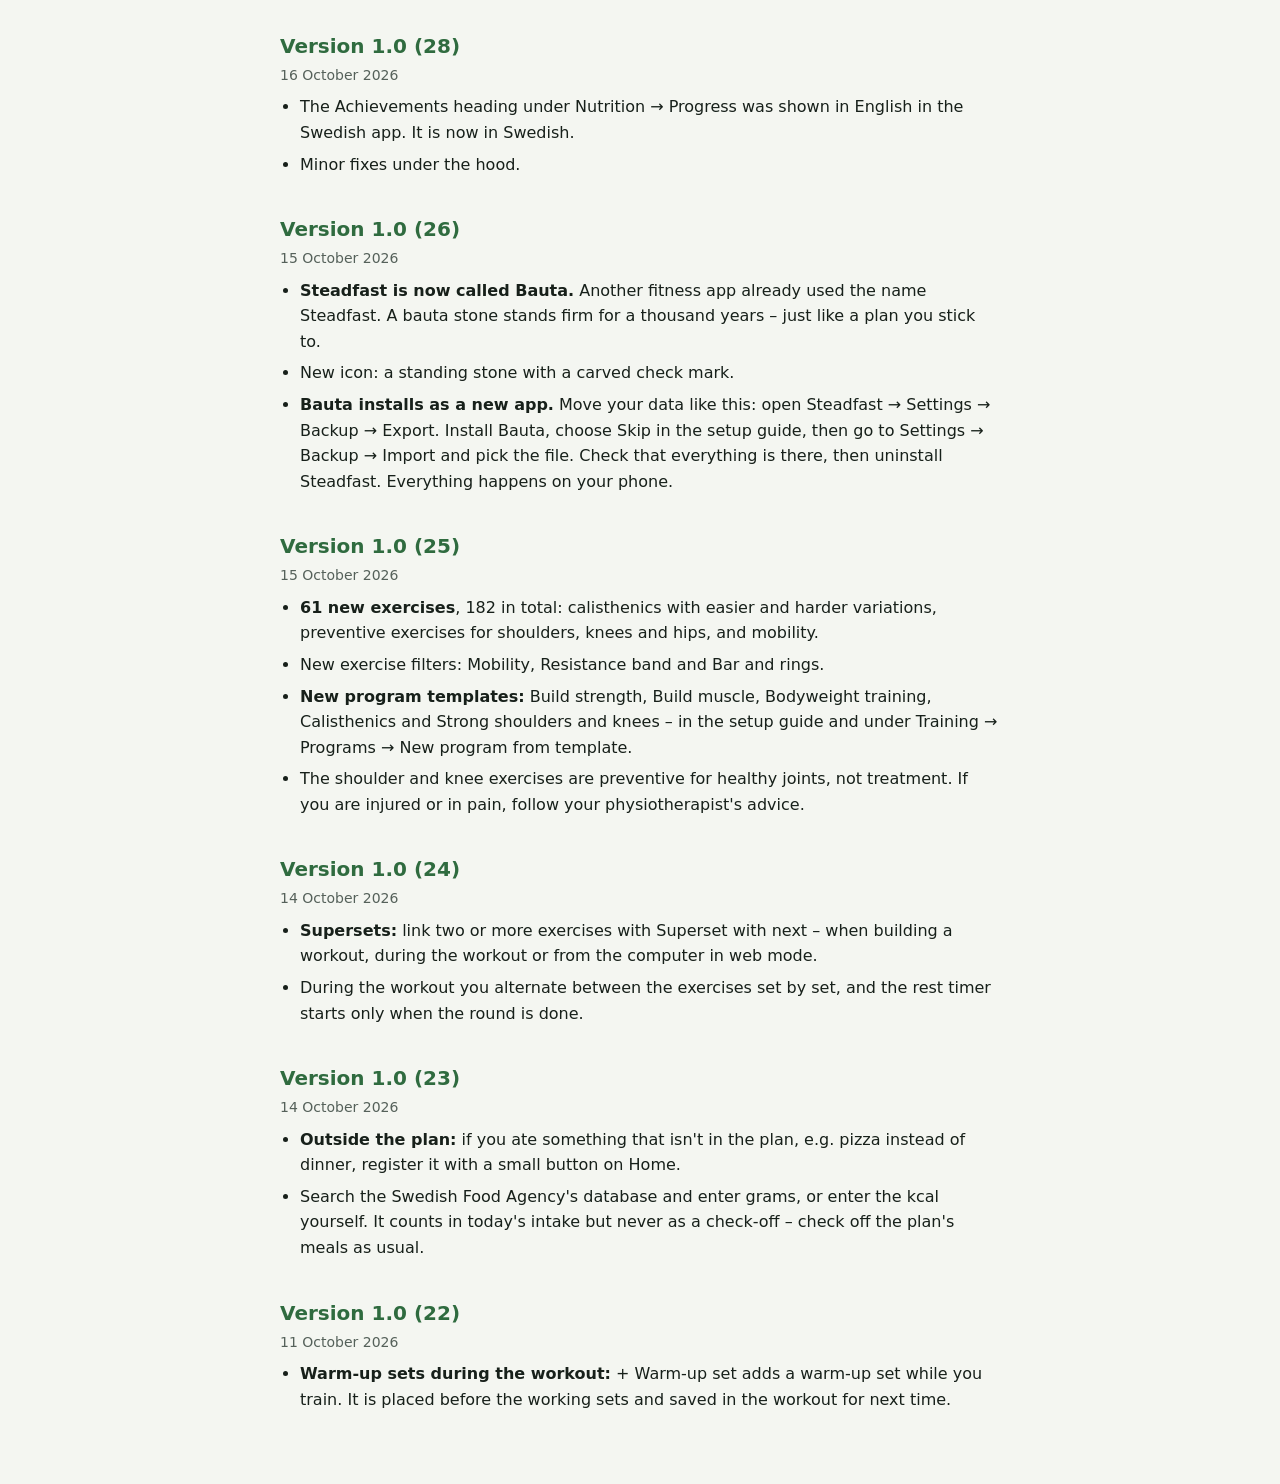
==== commit 410d49e9: "Bauta 1.0 (30): kolhydrater och fett som protein" ====
--- a/changelog/index.html
+++ b/changelog/index.html
@@ -31,7 +31,15 @@
 <h1>Nyheter i Bauta</h1>
 <p class="meta">Vad som är nytt i varje version. Ladda ner den senaste på <a href="../">startsidan</a>; en ny version installeras ovanpå den gamla och din data ligger kvar.</p>
 
-<h2>Version 1.0 (29) <span class="tag">Senaste</span></h2>
+<h2>Version 1.0 (30) <span class="tag">Senaste</span></h2>
+<p class="meta">28 oktober 2026</p>
+<ul>
+<li><strong>Kolhydrater och fett följs nu som protein.</strong> På Hem har proteinringen blivit Makron: tre ringar i varandra – ytterst protein, i mitten kolhydrater och innerst fett – med siffrorna under.</li>
+<li>Hem visar hur planen ligger mot målet för alla fyra, Idag har staplar för kolhydrater och fett, och Veckan visar snittet per dag. Måltiderna på Idag och i Planering visar också kolhydrater och fett.</li>
+<li>Målen för fett och kolhydrater sätter du under Inställningar → Mål och mått, eller med kalkylatorn.</li>
+</ul>
+
+<h2>Version 1.0 (29)</h2>
 <p class="meta">17 oktober 2026</p>
 <ul>
 <li><strong>Veckan:</strong> en lugn återblick på de senaste sju dagarna under Statistik – en sak som gick bra, hur mycket du bockat av (en prick per dag), snittet för kcal och protein, pass mot veckomålet, serier, vatten, steg och nya utmärkelser. Pilarna visar tidigare veckor.</li>
@@ -91,7 +99,15 @@
 <h1>What's new in Bauta</h1>
 <p class="meta">What is new in each version. Download the latest on the <a href="../#en">home page</a>; a new version installs on top of the old one and your data stays.</p>
 
-<h2>Version 1.0 (29) <span class="tag">Latest</span></h2>
+<h2>Version 1.0 (30) <span class="tag">Latest</span></h2>
+<p class="meta">28 October 2026</p>
+<ul>
+<li><strong>Carbohydrates and fat are now tracked like protein.</strong> On Home the protein ring has become Macros: three rings inside each other – protein outside, carbohydrates in the middle and fat innermost – with the numbers below.</li>
+<li>Home shows how the plan compares with the goal for all four, Today has bars for carbohydrates and fat, and Your week shows the daily average. The meals on Today and in Planning also show carbohydrates and fat.</li>
+<li>Set the goals for fat and carbohydrates under Settings → Goals and measures, or with the calculator.</li>
+</ul>
+
+<h2>Version 1.0 (29)</h2>
 <p class="meta">17 October 2026</p>
 <ul>
 <li><strong>Your week:</strong> a calm look back at the last seven days under Statistics – one thing that went well, how much you checked off (one dot per day), the average kcal and protein, workouts against the weekly goal, streaks, water, steps and new awards. The arrows show earlier weeks.</li>
